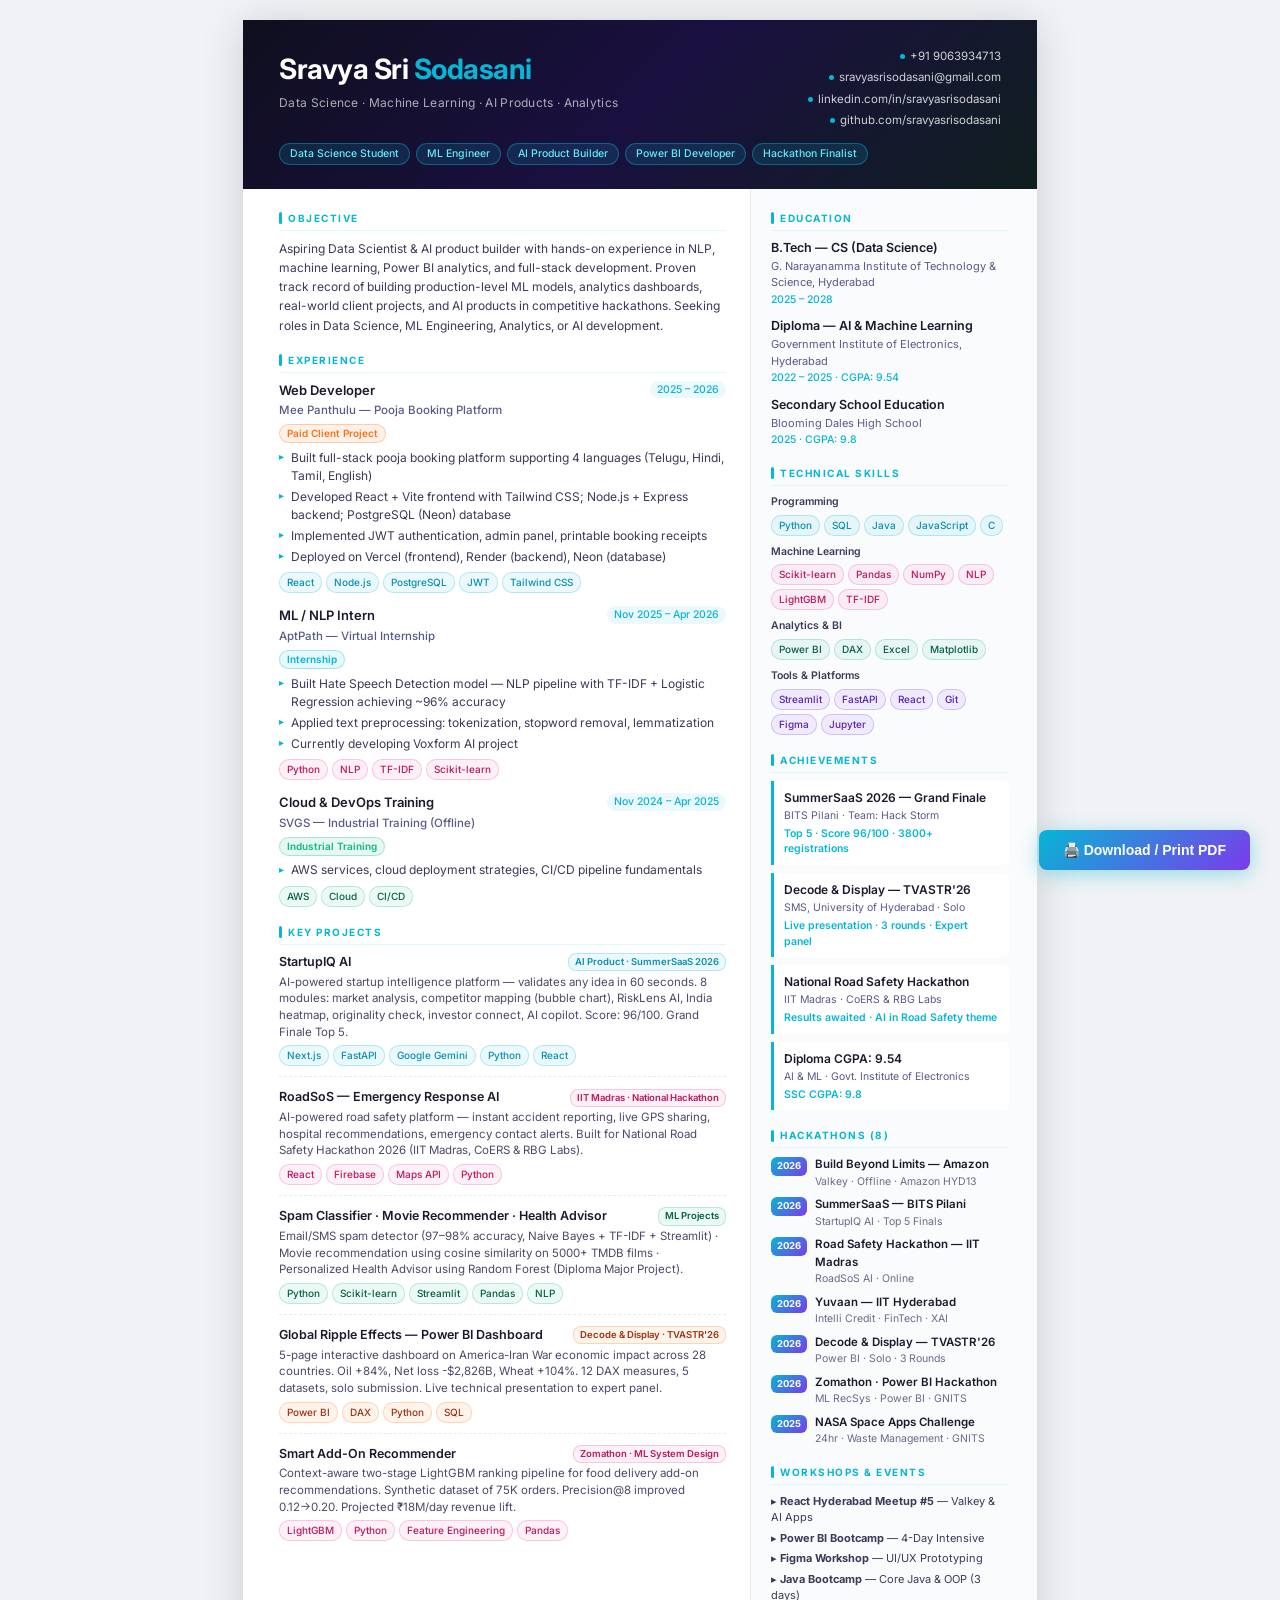
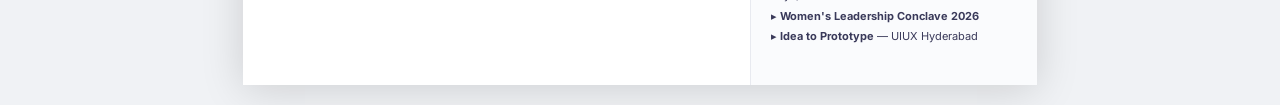
==== resume.html @ 3b4a4053 "resume and portfolio" ====
<!DOCTYPE html>
<html lang="en">
<head>
  <meta charset="UTF-8" />
  <meta name="viewport" content="width=device-width, initial-scale=1.0" />
  <title>Sravya Sri Sodasani — Resume</title>
  <link href="https://fonts.googleapis.com/css2?family=Inter:wght@300;400;500;600;700&display=swap" rel="stylesheet" />
  <style>
    * { margin: 0; padding: 0; box-sizing: border-box; }

    body {
      font-family: 'Inter', 'Segoe UI', Arial, sans-serif;
      background: #f0f2f5;
      color: #1a1a2e;
      font-size: 13px;
      line-height: 1.5;
    }

    .page {
      width: 210mm;
      min-height: 297mm;
      margin: 20px auto;
      background: #ffffff;
      box-shadow: 0 4px 40px rgba(0,0,0,0.15);
      display: flex;
      flex-direction: column;
    }

    /* ── HEADER ── */
    .header {
      background: linear-gradient(135deg, #0f0f1e 0%, #1a1040 50%, #0f1e1e 100%);
      padding: 28px 36px 24px;
      color: white;
    }
    .header-top { display: flex; justify-content: space-between; align-items: flex-start; }
    .header-name h1 {
      font-size: 28px;
      font-weight: 700;
      letter-spacing: -0.5px;
      color: #ffffff;
    }
    .header-name h1 span { color: #06b6d4; }
    .header-name .tagline {
      font-size: 12px;
      color: rgba(255,255,255,0.65);
      font-weight: 400;
      margin-top: 4px;
      letter-spacing: 0.3px;
    }
    .header-contact {
      display: flex;
      flex-direction: column;
      align-items: flex-end;
      gap: 4px;
    }
    .header-contact a, .header-contact span {
      font-size: 11.5px;
      color: rgba(255,255,255,0.8);
      text-decoration: none;
      display: flex;
      align-items: center;
      gap: 5px;
    }
    .header-contact a:hover { color: #06b6d4; }
    .contact-dot {
      width: 5px; height: 5px;
      border-radius: 50%;
      background: #06b6d4;
      display: inline-block;
    }
    .header-roles {
      display: flex;
      flex-wrap: wrap;
      gap: 6px;
      margin-top: 14px;
    }
    .role-pill {
      background: rgba(6,182,212,0.15);
      border: 1px solid rgba(6,182,212,0.4);
      color: #67e8f9;
      padding: 2px 10px;
      border-radius: 20px;
      font-size: 10.5px;
      font-weight: 500;
    }

    /* ── BODY ── */
    .body { display: flex; flex: 1; }

    /* ── LEFT COLUMN ── */
    .left-col {
      width: 64%;
      padding: 22px 24px 22px 36px;
      border-right: 1px solid #e8eaf0;
    }

    /* ── RIGHT COLUMN ── */
    .right-col {
      width: 36%;
      padding: 22px 28px 22px 20px;
      background: #fafbfd;
    }

    /* ── SECTION ── */
    .section { margin-bottom: 18px; }
    .section-title {
      font-size: 10px;
      font-weight: 700;
      letter-spacing: 1.5px;
      text-transform: uppercase;
      color: #06b6d4;
      margin-bottom: 8px;
      padding-bottom: 4px;
      border-bottom: 1.5px solid #e0f7fc;
      display: flex;
      align-items: center;
      gap: 6px;
    }
    .section-title::before {
      content: '';
      width: 3px; height: 12px;
      background: #06b6d4;
      border-radius: 2px;
      display: inline-block;
    }

    /* ── EXPERIENCE ENTRY ── */
    .entry { margin-bottom: 13px; }
    .entry-header { display: flex; justify-content: space-between; align-items: flex-start; margin-bottom: 2px; }
    .entry-title { font-size: 13px; font-weight: 600; color: #1a1a2e; }
    .entry-date {
      font-size: 10.5px;
      color: #06b6d4;
      font-weight: 500;
      white-space: nowrap;
      background: rgba(6,182,212,0.08);
      padding: 1px 7px;
      border-radius: 10px;
    }
    .entry-sub { font-size: 11.5px; color: #5a5a8a; font-weight: 500; margin-bottom: 4px; }
    .entry-badge {
      display: inline-block;
      font-size: 10px; font-weight: 600;
      padding: 1px 7px; border-radius: 10px;
      margin-bottom: 4px;
    }
    .badge-paid   { background: rgba(249,115,22,0.1); color: #f97316; border: 1px solid rgba(249,115,22,0.3); }
    .badge-intern { background: rgba(6,182,212,0.1);  color: #06b6d4; border: 1px solid rgba(6,182,212,0.3); }
    .badge-train  { background: rgba(16,185,129,0.1); color: #10b981; border: 1px solid rgba(16,185,129,0.3); }

    .entry ul { padding-left: 0; list-style: none; }
    .entry ul li {
      font-size: 12px;
      color: #3a3a5a;
      padding: 1.5px 0 1.5px 12px;
      position: relative;
    }
    .entry ul li::before {
      content: '▸';
      position: absolute;
      left: 0;
      color: #06b6d4;
      font-size: 10px;
      top: 2px;
    }

    /* ── CHIPS ── */
    .chips { display: flex; flex-wrap: wrap; gap: 4px; margin-top: 5px; }
    .chip {
      font-size: 10px; font-weight: 500;
      padding: 2px 7px; border-radius: 10px;
      background: #f0f4ff; color: #4a5280;
      border: 1px solid #dde3f5;
    }
    .chip-cyan   { background: rgba(6,182,212,0.08);  color: #0891b2; border-color: rgba(6,182,212,0.25); }
    .chip-pink   { background: rgba(236,72,153,0.08); color: #be185d; border-color: rgba(236,72,153,0.25); }
    .chip-green  { background: rgba(16,185,129,0.08); color: #065f46; border-color: rgba(16,185,129,0.25); }
    .chip-purple { background: rgba(124,58,237,0.08); color: #5b21b6; border-color: rgba(124,58,237,0.25); }
    .chip-orange { background: rgba(249,115,22,0.08); color: #9a3412; border-color: rgba(249,115,22,0.25); }

    /* ── PROJECT ENTRY ── */
    .proj-entry { margin-bottom: 11px; padding-bottom: 10px; border-bottom: 1px dashed #e8eaf0; }
    .proj-entry:last-child { border-bottom: none; }
    .proj-header { display: flex; justify-content: space-between; align-items: center; margin-bottom: 2px; }
    .proj-name { font-size: 12.5px; font-weight: 600; color: #1a1a2e; }
    .proj-tag {
      font-size: 9.5px; font-weight: 600;
      padding: 1px 6px; border-radius: 8px;
    }
    .proj-desc { font-size: 11.5px; color: #4a4a6a; margin-bottom: 4px; line-height: 1.45; }

    /* ── SKILLS ── */
    .skill-row { margin-bottom: 8px; }
    .skill-label { font-size: 10.5px; font-weight: 600; color: #3a3a5a; margin-bottom: 3px; }

    /* ── EDU ENTRY ── */
    .edu-entry { margin-bottom: 10px; }
    .edu-name { font-size: 12.5px; font-weight: 600; color: #1a1a2e; }
    .edu-inst { font-size: 11px; color: #5a5a8a; }
    .edu-meta { font-size: 10.5px; color: #06b6d4; font-weight: 500; margin-top: 1px; }

    /* ── HACKATHONS ── */
    .hack-item { display: flex; gap: 8px; margin-bottom: 7px; align-items: flex-start; }
    .hack-year {
      font-size: 9.5px; font-weight: 700;
      background: linear-gradient(135deg, #06b6d4, #7c3aed);
      color: white; padding: 2px 6px; border-radius: 6px;
      flex-shrink: 0; margin-top: 1px;
    }
    .hack-info h4 { font-size: 11.5px; font-weight: 600; color: #1a1a2e; }
    .hack-info p { font-size: 10.5px; color: #6a6a8a; }

    /* ── ACHIEVEMENT ── */
    .ach-item { margin-bottom: 8px; padding: 8px 10px; background: white; border-left: 3px solid #06b6d4; border-radius: 0 6px 6px 0; }
    .ach-title { font-size: 12px; font-weight: 600; color: #1a1a2e; }
    .ach-sub { font-size: 10.5px; color: #5a5a8a; margin-top: 1px; }
    .ach-highlight { font-size: 10.5px; font-weight: 600; color: #06b6d4; margin-top: 2px; }

    /* ── PRINT ── */
    @media print {
      body { background: white; }
      .page { margin: 0; box-shadow: none; width: 100%; min-height: 100%; }
      .print-btn { display: none; }
    }

    /* ── PRINT BUTTON ── */
    .print-btn {
      position: fixed; bottom: 30px; right: 30px;
      background: linear-gradient(135deg, #06b6d4, #7c3aed);
      color: white; border: none;
      padding: 12px 24px; border-radius: 8px;
      font-size: 14px; font-weight: 600;
      cursor: pointer;
      box-shadow: 0 4px 20px rgba(6,182,212,0.4);
      display: flex; align-items: center; gap: 8px;
      z-index: 100;
      transition: transform 0.2s;
    }
    .print-btn:hover { transform: translateY(-2px); }
  </style>
</head>
<body>

<button class="print-btn" onclick="window.print()">🖨️ Download / Print PDF</button>

<div class="page">

  <!-- ══ HEADER ══ -->
  <div class="header">
    <div class="header-top">
      <div class="header-name">
        <h1>Sravya Sri <span>Sodasani</span></h1>
        <div class="tagline">Data Science · Machine Learning · AI Products · Analytics</div>
      </div>
      <div class="header-contact">
        <span><span class="contact-dot"></span> +91 9063934713</span>
        <a href="mailto:sravyasrisodasani@gmail.com"><span class="contact-dot"></span> sravyasrisodasani@gmail.com</a>
        <a href="https://linkedin.com/in/sravyasrisodasani"><span class="contact-dot"></span> linkedin.com/in/sravyasrisodasani</a>
        <a href="https://github.com/sravyasrisodasani"><span class="contact-dot"></span> github.com/sravyasrisodasani</a>
      </div>
    </div>
    <div class="header-roles">
      <span class="role-pill">Data Science Student</span>
      <span class="role-pill">ML Engineer</span>
      <span class="role-pill">AI Product Builder</span>
      <span class="role-pill">Power BI Developer</span>
      <span class="role-pill">Hackathon Finalist</span>
    </div>
  </div>

  <!-- ══ BODY ══ -->
  <div class="body">

    <!-- ══ LEFT COLUMN ══ -->
    <div class="left-col">

      <!-- OBJECTIVE -->
      <div class="section">
        <div class="section-title">Objective</div>
        <p style="font-size:12px;color:#3a3a5a;line-height:1.6;">
          Aspiring Data Scientist & AI product builder with hands-on experience in NLP, machine learning, Power BI analytics, and full-stack development. Proven track record of building production-level ML models, analytics dashboards, real-world client projects, and AI products in competitive hackathons. Seeking roles in Data Science, ML Engineering, Analytics, or AI development.
        </p>
      </div>

      <!-- EXPERIENCE -->
      <div class="section">
        <div class="section-title">Experience</div>

        <div class="entry">
          <div class="entry-header">
            <div class="entry-title">Web Developer</div>
            <span class="entry-date">2025 – 2026</span>
          </div>
          <div class="entry-sub">Mee Panthulu — Pooja Booking Platform</div>
          <span class="entry-badge badge-paid">Paid Client Project</span>
          <ul>
            <li>Built full-stack pooja booking platform supporting 4 languages (Telugu, Hindi, Tamil, English)</li>
            <li>Developed React + Vite frontend with Tailwind CSS; Node.js + Express backend; PostgreSQL (Neon) database</li>
            <li>Implemented JWT authentication, admin panel, printable booking receipts</li>
            <li>Deployed on Vercel (frontend), Render (backend), Neon (database)</li>
          </ul>
          <div class="chips">
            <span class="chip chip-cyan">React</span><span class="chip chip-cyan">Node.js</span>
            <span class="chip chip-cyan">PostgreSQL</span><span class="chip chip-cyan">JWT</span>
            <span class="chip chip-cyan">Tailwind CSS</span>
          </div>
        </div>

        <div class="entry">
          <div class="entry-header">
            <div class="entry-title">ML / NLP Intern</div>
            <span class="entry-date">Nov 2025 – Apr 2026</span>
          </div>
          <div class="entry-sub">AptPath — Virtual Internship</div>
          <span class="entry-badge badge-intern">Internship</span>
          <ul>
            <li>Built Hate Speech Detection model — NLP pipeline with TF-IDF + Logistic Regression achieving ~96% accuracy</li>
            <li>Applied text preprocessing: tokenization, stopword removal, lemmatization</li>
            <li>Currently developing Voxform AI project</li>
          </ul>
          <div class="chips">
            <span class="chip chip-pink">Python</span><span class="chip chip-pink">NLP</span>
            <span class="chip chip-pink">TF-IDF</span><span class="chip chip-pink">Scikit-learn</span>
          </div>
        </div>

        <div class="entry">
          <div class="entry-header">
            <div class="entry-title">Cloud & DevOps Training</div>
            <span class="entry-date">Nov 2024 – Apr 2025</span>
          </div>
          <div class="entry-sub">SVGS — Industrial Training (Offline)</div>
          <span class="entry-badge badge-train">Industrial Training</span>
          <ul>
            <li>AWS services, cloud deployment strategies, CI/CD pipeline fundamentals</li>
          </ul>
          <div class="chips">
            <span class="chip chip-green">AWS</span><span class="chip chip-green">Cloud</span><span class="chip chip-green">CI/CD</span>
          </div>
        </div>
      </div>

      <!-- PROJECTS -->
      <div class="section">
        <div class="section-title">Key Projects</div>

        <div class="proj-entry">
          <div class="proj-header">
            <span class="proj-name">StartupIQ AI</span>
            <span class="proj-tag chip-cyan chip">AI Product · SummerSaaS 2026</span>
          </div>
          <p class="proj-desc">AI-powered startup intelligence platform — validates any idea in 60 seconds. 8 modules: market analysis, competitor mapping (bubble chart), RiskLens AI, India heatmap, originality check, investor connect, AI copilot. Score: 96/100. Grand Finale Top 5.</p>
          <div class="chips">
            <span class="chip chip-cyan">Next.js</span><span class="chip chip-cyan">FastAPI</span>
            <span class="chip chip-cyan">Google Gemini</span><span class="chip chip-cyan">Python</span><span class="chip chip-cyan">React</span>
          </div>
        </div>

        <div class="proj-entry">
          <div class="proj-header">
            <span class="proj-name">RoadSoS — Emergency Response AI</span>
            <span class="proj-tag chip-pink chip">IIT Madras · National Hackathon</span>
          </div>
          <p class="proj-desc">AI-powered road safety platform — instant accident reporting, live GPS sharing, hospital recommendations, emergency contact alerts. Built for National Road Safety Hackathon 2026 (IIT Madras, CoERS & RBG Labs).</p>
          <div class="chips">
            <span class="chip chip-pink">React</span><span class="chip chip-pink">Firebase</span>
            <span class="chip chip-pink">Maps API</span><span class="chip chip-pink">Python</span>
          </div>
        </div>

        <div class="proj-entry">
          <div class="proj-header">
            <span class="proj-name">Spam Classifier · Movie Recommender · Health Advisor</span>
            <span class="proj-tag chip-green chip">ML Projects</span>
          </div>
          <p class="proj-desc">Email/SMS spam detector (97–98% accuracy, Naive Bayes + TF-IDF + Streamlit) · Movie recommendation using cosine similarity on 5000+ TMDB films · Personalized Health Advisor using Random Forest (Diploma Major Project).</p>
          <div class="chips">
            <span class="chip chip-green">Python</span><span class="chip chip-green">Scikit-learn</span>
            <span class="chip chip-green">Streamlit</span><span class="chip chip-green">Pandas</span><span class="chip chip-green">NLP</span>
          </div>
        </div>

        <div class="proj-entry">
          <div class="proj-header">
            <span class="proj-name">Global Ripple Effects — Power BI Dashboard</span>
            <span class="proj-tag chip-orange chip">Decode & Display · TVASTR'26</span>
          </div>
          <p class="proj-desc">5-page interactive dashboard on America-Iran War economic impact across 28 countries. Oil +84%, Net loss -$2,826B, Wheat +104%. 12 DAX measures, 5 datasets, solo submission. Live technical presentation to expert panel.</p>
          <div class="chips">
            <span class="chip chip-orange">Power BI</span><span class="chip chip-orange">DAX</span>
            <span class="chip chip-orange">Python</span><span class="chip chip-orange">SQL</span>
          </div>
        </div>

        <div class="proj-entry">
          <div class="proj-header">
            <span class="proj-name">Smart Add-On Recommender</span>
            <span class="proj-tag chip-pink chip">Zomathon · ML System Design</span>
          </div>
          <p class="proj-desc">Context-aware two-stage LightGBM ranking pipeline for food delivery add-on recommendations. Synthetic dataset of 75K orders. Precision@8 improved 0.12→0.20. Projected ₹18M/day revenue lift.</p>
          <div class="chips">
            <span class="chip chip-pink">LightGBM</span><span class="chip chip-pink">Python</span>
            <span class="chip chip-pink">Feature Engineering</span><span class="chip chip-pink">Pandas</span>
          </div>
        </div>

      </div>

    </div>

    <!-- ══ RIGHT COLUMN ══ -->
    <div class="right-col">

      <!-- EDUCATION -->
      <div class="section">
        <div class="section-title">Education</div>

        <div class="edu-entry">
          <div class="edu-name">B.Tech — CS (Data Science)</div>
          <div class="edu-inst">G. Narayanamma Institute of Technology & Science, Hyderabad</div>
          <div class="edu-meta">2025 – 2028</div>
        </div>

        <div class="edu-entry">
          <div class="edu-name">Diploma — AI & Machine Learning</div>
          <div class="edu-inst">Government Institute of Electronics, Hyderabad</div>
          <div class="edu-meta">2022 – 2025 · CGPA: 9.54</div>
        </div>

        <div class="edu-entry">
          <div class="edu-name">Secondary School Education</div>
          <div class="edu-inst">Blooming Dales High School</div>
          <div class="edu-meta">2025 · CGPA: 9.8</div>
        </div>
      </div>

      <!-- SKILLS -->
      <div class="section">
        <div class="section-title">Technical Skills</div>

        <div class="skill-row">
          <div class="skill-label">Programming</div>
          <div class="chips">
            <span class="chip chip-cyan">Python</span><span class="chip chip-cyan">SQL</span>
            <span class="chip chip-cyan">Java</span><span class="chip chip-cyan">JavaScript</span><span class="chip chip-cyan">C</span>
          </div>
        </div>
        <div class="skill-row">
          <div class="skill-label">Machine Learning</div>
          <div class="chips">
            <span class="chip chip-pink">Scikit-learn</span><span class="chip chip-pink">Pandas</span>
            <span class="chip chip-pink">NumPy</span><span class="chip chip-pink">NLP</span>
            <span class="chip chip-pink">LightGBM</span><span class="chip chip-pink">TF-IDF</span>
          </div>
        </div>
        <div class="skill-row">
          <div class="skill-label">Analytics & BI</div>
          <div class="chips">
            <span class="chip chip-green">Power BI</span><span class="chip chip-green">DAX</span>
            <span class="chip chip-green">Excel</span><span class="chip chip-green">Matplotlib</span>
          </div>
        </div>
        <div class="skill-row">
          <div class="skill-label">Tools & Platforms</div>
          <div class="chips">
            <span class="chip chip-purple">Streamlit</span><span class="chip chip-purple">FastAPI</span>
            <span class="chip chip-purple">React</span><span class="chip chip-purple">Git</span>
            <span class="chip chip-purple">Figma</span><span class="chip chip-purple">Jupyter</span>
          </div>
        </div>
      </div>

      <!-- ACHIEVEMENTS -->
      <div class="section">
        <div class="section-title">Achievements</div>

        <div class="ach-item">
          <div class="ach-title">SummerSaaS 2026 — Grand Finale</div>
          <div class="ach-sub">BITS Pilani · Team: Hack Storm</div>
          <div class="ach-highlight">Top 5 · Score 96/100 · 3800+ registrations</div>
        </div>

        <div class="ach-item">
          <div class="ach-title">Decode & Display — TVASTR'26</div>
          <div class="ach-sub">SMS, University of Hyderabad · Solo</div>
          <div class="ach-highlight">Live presentation · 3 rounds · Expert panel</div>
        </div>

        <div class="ach-item">
          <div class="ach-title">National Road Safety Hackathon</div>
          <div class="ach-sub">IIT Madras · CoERS & RBG Labs</div>
          <div class="ach-highlight">Results awaited · AI in Road Safety theme</div>
        </div>

        <div class="ach-item">
          <div class="ach-title">Diploma CGPA: 9.54</div>
          <div class="ach-sub">AI & ML · Govt. Institute of Electronics</div>
          <div class="ach-highlight">SSC CGPA: 9.8</div>
        </div>
      </div>

      <!-- HACKATHONS -->
      <div class="section">
        <div class="section-title">Hackathons (8)</div>

        <div class="hack-item">
          <span class="hack-year">2026</span>
          <div class="hack-info"><h4>Build Beyond Limits — Amazon</h4><p>Valkey · Offline · Amazon HYD13</p></div>
        </div>
        <div class="hack-item">
          <span class="hack-year">2026</span>
          <div class="hack-info"><h4>SummerSaaS — BITS Pilani</h4><p>StartupIQ AI · Top 5 Finals</p></div>
        </div>
        <div class="hack-item">
          <span class="hack-year">2026</span>
          <div class="hack-info"><h4>Road Safety Hackathon — IIT Madras</h4><p>RoadSoS AI · Online</p></div>
        </div>
        <div class="hack-item">
          <span class="hack-year">2026</span>
          <div class="hack-info"><h4>Yuvaan — IIT Hyderabad</h4><p>Intelli Credit · FinTech · XAI</p></div>
        </div>
        <div class="hack-item">
          <span class="hack-year">2026</span>
          <div class="hack-info"><h4>Decode & Display — TVASTR'26</h4><p>Power BI · Solo · 3 Rounds</p></div>
        </div>
        <div class="hack-item">
          <span class="hack-year">2026</span>
          <div class="hack-info"><h4>Zomathon · Power BI Hackathon</h4><p>ML RecSys · Power BI · GNITS</p></div>
        </div>
        <div class="hack-item">
          <span class="hack-year">2025</span>
          <div class="hack-info"><h4>NASA Space Apps Challenge</h4><p>24hr · Waste Management · GNITS</p></div>
        </div>
      </div>

      <!-- WORKSHOPS -->
      <div class="section">
        <div class="section-title">Workshops & Events</div>
        <div style="display:flex;flex-direction:column;gap:4px;">
          <div style="font-size:11px;color:#3a3a5a;">▸ <strong>React Hyderabad Meetup #5</strong> — Valkey & AI Apps</div>
          <div style="font-size:11px;color:#3a3a5a;">▸ <strong>Power BI Bootcamp</strong> — 4-Day Intensive</div>
          <div style="font-size:11px;color:#3a3a5a;">▸ <strong>Figma Workshop</strong> — UI/UX Prototyping</div>
          <div style="font-size:11px;color:#3a3a5a;">▸ <strong>Java Bootcamp</strong> — Core Java & OOP (3 days)</div>
          <div style="font-size:11px;color:#3a3a5a;">▸ <strong>Women's Leadership Conclave 2026</strong></div>
          <div style="font-size:11px;color:#3a3a5a;">▸ <strong>Idea to Prototype</strong> — UIUX Hyderabad</div>
        </div>
      </div>

    </div>
  </div>

</div>

</body>
</html>
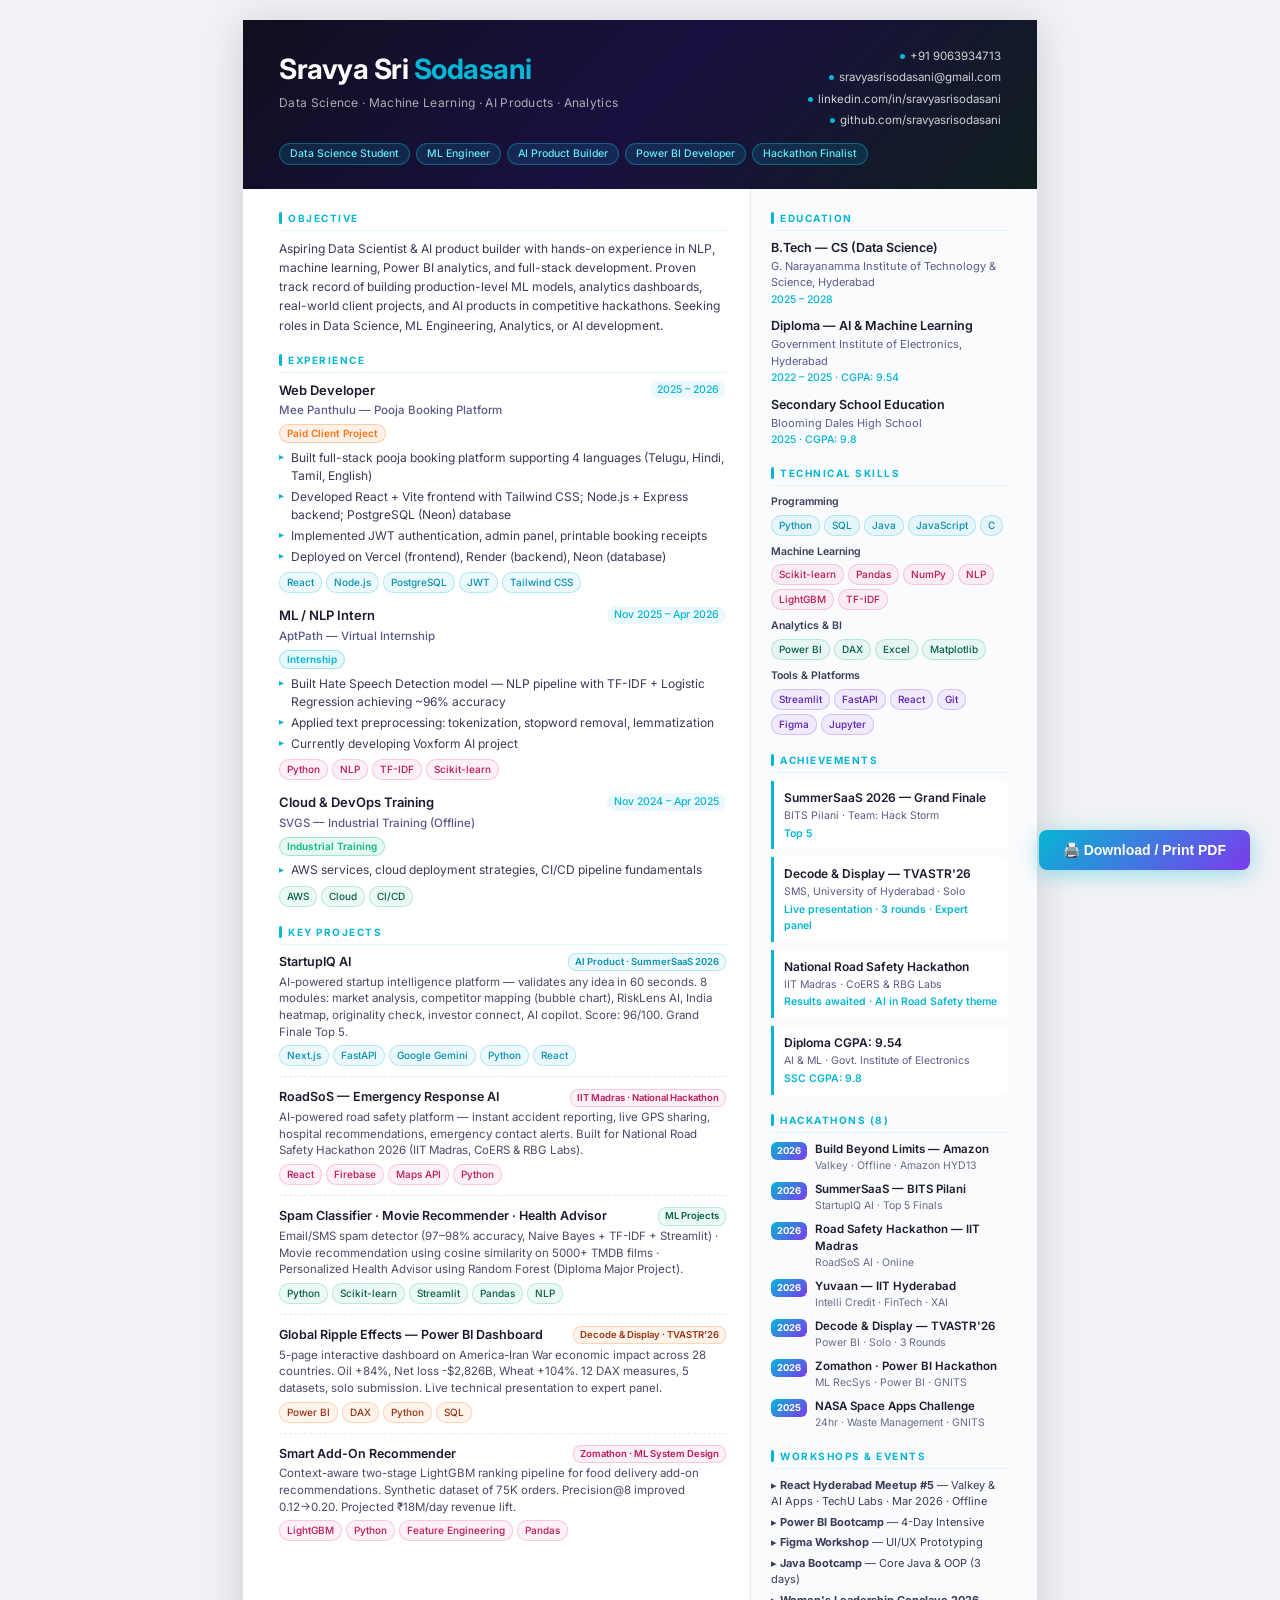
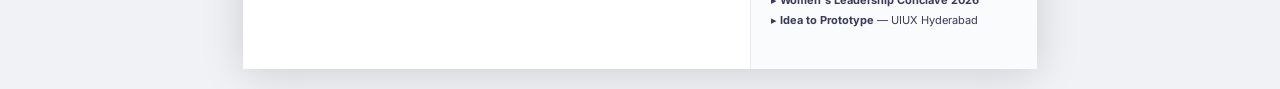
==== commit 1205cad4: "resume content changed" ====
--- a/resume.html
+++ b/resume.html
@@ -477,7 +477,7 @@
         <div class="ach-item">
           <div class="ach-title">SummerSaaS 2026 — Grand Finale</div>
           <div class="ach-sub">BITS Pilani · Team: Hack Storm</div>
-          <div class="ach-highlight">Top 5 · Score 96/100 · 3800+ registrations</div>
+          <div class="ach-highlight">Top 5</div>
         </div>
 
         <div class="ach-item">
@@ -537,7 +537,7 @@
       <div class="section">
         <div class="section-title">Workshops & Events</div>
         <div style="display:flex;flex-direction:column;gap:4px;">
-          <div style="font-size:11px;color:#3a3a5a;">▸ <strong>React Hyderabad Meetup #5</strong> — Valkey & AI Apps</div>
+          <div style="font-size:11px;color:#3a3a5a;">▸ <strong>React Hyderabad Meetup #5</strong> — Valkey & AI Apps · TechU Labs · Mar 2026 · Offline</div>
           <div style="font-size:11px;color:#3a3a5a;">▸ <strong>Power BI Bootcamp</strong> — 4-Day Intensive</div>
           <div style="font-size:11px;color:#3a3a5a;">▸ <strong>Figma Workshop</strong> — UI/UX Prototyping</div>
           <div style="font-size:11px;color:#3a3a5a;">▸ <strong>Java Bootcamp</strong> — Core Java & OOP (3 days)</div>
